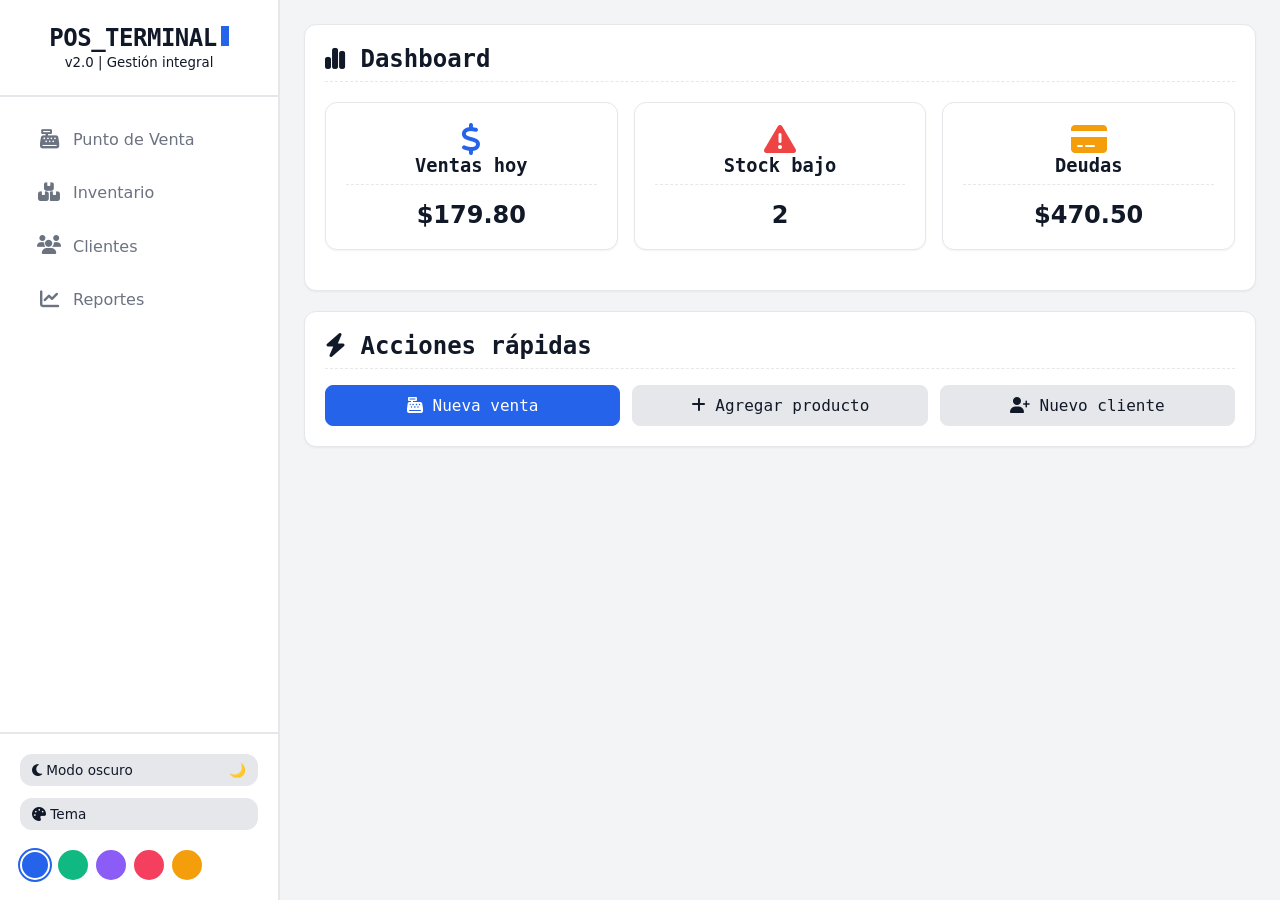
==== index.html @ c9c87acf "Add files via upload" ====
<!DOCTYPE html>
<html lang="es">
<head>
    <meta charset="UTF-8">
    <meta name="viewport" content="width=device-width, initial-scale=1.0, viewport-fit=cover">
    <title>POS Terminal</title>
    <link rel="stylesheet" href="style.css">
    <link rel="manifest" href="manifest.json">
    <link rel="stylesheet" href="https://cdnjs.cloudflare.com/ajax/libs/font-awesome/6.4.0/css/all.min.css">
    <meta name="apple-mobile-web-app-capable" content="yes">
    <meta name="apple-mobile-web-app-status-bar-style" content="black-translucent">
    <meta name="theme-color" content="#2563eb">
</head>
<body>
    <div class="app-layout">
        <!-- Sidebar -->
        <aside class="sidebar" id="sidebar">
            <div class="sidebar-header">
                <h1>POS_TERMINAL<span class="terminal-cursor"></span></h1>
                <small>v2.0 | Gestión integral</small>
            </div>
            <nav class="sidebar-nav">
                <a href="ventas.html" class="nav-item">
                    <i class="fas fa-cash-register"></i>
                    <span>Punto de Venta</span>
                </a>
                <a href="inventario.html" class="nav-item">
                    <i class="fas fa-boxes"></i>
                    <span>Inventario</span>
                </a>
                <a href="clientes.html" class="nav-item">
                    <i class="fas fa-users"></i>
                    <span>Clientes</span>
                </a>
                <a href="reportes.html" class="nav-item">
                    <i class="fas fa-chart-line"></i>
                    <span>Reportes</span>
                </a>
            </nav>
            <div class="sidebar-footer">
                <div class="theme-controls">
                    <div class="theme-toggle" id="themeToggle">
                        <span><i class="fas fa-moon"></i> Modo oscuro</span>
                        <span id="themeStatus">🌙</span>
                    </div>
                    <div class="color-select">
                        <span><i class="fas fa-palette"></i> Tema</span>
                    </div>
                    <div class="color-options">
                        <div class="color-dot" data-color="default" style="background: #2563eb;"></div>
                        <div class="color-dot" data-color="emerald" style="background: #10b981;"></div>
                        <div class="color-dot" data-color="violet" style="background: #8b5cf6;"></div>
                        <div class="color-dot" data-color="rose" style="background: #f43f5e;"></div>
                        <div class="color-dot" data-color="amber" style="background: #f59e0b;"></div>
                    </div>
                </div>
            </div>
        </aside>

        <!-- Overlay para móvil -->
        <div class="sidebar-overlay" id="sidebarOverlay"></div>

        <!-- Main Content -->
        <main class="main-content">
            <div class="mobile-header">
                <button class="mobile-menu-btn" id="mobileMenuBtn">
                    <i class="fas fa-bars"></i>
                </button>
                <h2>POS Terminal</h2>
                <div></div>
            </div>

            <div class="terminal-card">
                <h2><i class="fas fa-chart-simple"></i> Dashboard</h2>
                <div class="stats-preview" style="display: grid; grid-template-columns: repeat(3, 1fr); gap: 16px; margin-top: 20px;">
                    <div class="terminal-card" style="text-align: center;">
                        <i class="fas fa-dollar-sign" style="font-size: 2rem; color: var(--primary);"></i>
                        <h3>Ventas hoy</h3>
                        <p style="font-size: 1.5rem; font-weight: bold;" id="ventasHoyPreview">$0</p>
                    </div>
                    <div class="terminal-card" style="text-align: center;">
                        <i class="fas fa-exclamation-triangle" style="font-size: 2rem; color: var(--danger);"></i>
                        <h3>Stock bajo</h3>
                        <p style="font-size: 1.5rem; font-weight: bold;" id="stockBajoPreview">0</p>
                    </div>
                    <div class="terminal-card" style="text-align: center;">
                        <i class="fas fa-credit-card" style="font-size: 2rem; color: var(--warning);"></i>
                        <h3>Deudas</h3>
                        <p style="font-size: 1.5rem; font-weight: bold;" id="deudasPreview">$0</p>
                    </div>
                </div>
            </div>

            <div class="terminal-card">
                <h2><i class="fas fa-bolt"></i> Acciones rápidas</h2>
                <div style="display: grid; grid-template-columns: repeat(auto-fit, minmax(150px, 1fr)); gap: 12px; margin-top: 16px;">
                    <a href="ventas.html" class="btn-terminal btn-terminal-primary" style="text-align: center; text-decoration: none;">
                        <i class="fas fa-cash-register"></i> Nueva venta
                    </a>
                    <a href="inventario.html" class="btn-terminal" style="text-align: center; text-decoration: none;">
                        <i class="fas fa-plus"></i> Agregar producto
                    </a>
                    <a href="clientes.html" class="btn-terminal" style="text-align: center; text-decoration: none;">
                        <i class="fas fa-user-plus"></i> Nuevo cliente
                    </a>
                </div>
            </div>
        </main>
    </div>

    <script src="app.js"></script>
    <script>
        // Sidebar móvil
        const sidebar = document.getElementById('sidebar');
        const overlay = document.getElementById('sidebarOverlay');
        const mobileMenuBtn = document.getElementById('mobileMenuBtn');
        
        function toggleSidebar() {
            sidebar.classList.toggle('open');
            overlay.classList.toggle('open');
        }
        
        mobileMenuBtn?.addEventListener('click', toggleSidebar);
        overlay?.addEventListener('click', toggleSidebar);
        
        // Tema oscuro/claro
        const themeToggle = document.getElementById('themeToggle');
        const themeStatus = document.getElementById('themeStatus');
        
        function setTheme(theme) {
            document.documentElement.setAttribute('data-theme', theme);
            localStorage.setItem('theme', theme);
            themeStatus.textContent = theme === 'dark' ? '☀️' : '🌙';
        }
        
        const savedTheme = localStorage.getItem('theme') || 'light';
        setTheme(savedTheme);
        
        themeToggle?.addEventListener('click', () => {
            const current = document.documentElement.getAttribute('data-theme');
            setTheme(current === 'dark' ? 'light' : 'dark');
        });
        
        // Color alternativo
        const colorDots = document.querySelectorAll('.color-dot');
        function setColor(color) {
            document.documentElement.setAttribute('data-color', color);
            localStorage.setItem('colorTheme', color);
            colorDots.forEach(dot => {
                dot.classList.toggle('active', dot.dataset.color === color);
            });
        }
        
        const savedColor = localStorage.getItem('colorTheme') || 'default';
        setColor(savedColor);
        
        colorDots.forEach(dot => {
            dot.addEventListener('click', () => {
                setColor(dot.dataset.color);
            });
        });
        
        // Actualizar previews
        function actualizarPreviews() {
            const ventas = JSON.parse(localStorage.getItem('ventas') || '[]');
            const hoy = new Date().toISOString().split('T')[0];
            const ventasHoy = ventas.filter(v => v.fecha.split('T')[0] === hoy);
            const totalHoy = ventasHoy.reduce((sum, v) => sum + v.total, 0);
            document.getElementById('ventasHoyPreview').textContent = `$${totalHoy.toFixed(2)}`;
            
            const productos = JSON.parse(localStorage.getItem('productos') || '[]');
            const stockBajo = productos.filter(p => p.stock <= (p.stockMinimo || 5)).length;
            document.getElementById('stockBajoPreview').textContent = stockBajo;
            
            const clientes = JSON.parse(localStorage.getItem('clientes') || '[]');
            const deudasTotal = clientes.reduce((sum, c) => sum + (c.deuda || 0), 0);
            document.getElementById('deudasPreview').textContent = `$${deudasTotal.toFixed(2)}`;
        }
        
        actualizarPreviews();
    </script>
</body>
</html>
---- style.css ----
/* ============================================
   VARIABLES GLOBALES - Modo Claro (default)
   ============================================ */
:root {
    /* Colores principales */
    --primary: #2563eb;
    --primary-dark: #1e40af;
    --primary-light: #60a5fa;
    --success: #10b981;
    --warning: #f59e0b;
    --danger: #ef4444;
    --danger-dark: #dc2626;
    
    /* Fondos y textos - Modo Claro */
    --bg-primary: #f3f4f6;
    --bg-secondary: #ffffff;
    --bg-tertiary: #e5e7eb;
    --bg-card: #ffffff;
    --text-primary: #111827;
    --text-secondary: #6b7280;
    --text-muted: #9ca3af;
    --border-color: #e5e7eb;
    --border-glow: #2563eb;
    
    /* Sombras */
    --shadow-sm: 0 1px 2px 0 rgb(0 0 0 / 0.05);
    --shadow-md: 0 4px 6px -1px rgb(0 0 0 / 0.1);
    --shadow-lg: 0 10px 15px -3px rgb(0 0 0 / 0.1);
    
    /* Layout */
    --sidebar-width: 280px;
    --header-height: 70px;
    --border-radius: 12px;
    --border-radius-lg: 20px;
    
    /* Tipografía */
    --font-mono: 'SF Mono', 'Fira Code', 'Cascadia Code', monospace;
    --font-sans: system-ui, -apple-system, 'Segoe UI', Roboto, 'Helvetica Neue', sans-serif;
}

/* ============================================
   MODO OSCURO
   ============================================ */
[data-theme="dark"] {
    --primary: #3b82f6;
    --primary-dark: #2563eb;
    --primary-light: #60a5fa;
    
    --bg-primary: #0f172a;
    --bg-secondary: #1e293b;
    --bg-tertiary: #334155;
    --bg-card: #1e293b;
    --text-primary: #f1f5f9;
    --text-secondary: #94a3b8;
    --text-muted: #64748b;
    --border-color: #334155;
    --border-glow: #3b82f6;
    
    --shadow-sm: 0 1px 2px 0 rgb(0 0 0 / 0.3);
    --shadow-md: 0 4px 6px -1px rgb(0 0 0 / 0.4);
    --shadow-lg: 0 10px 15px -3px rgb(0 0 0 / 0.5);
}

/* ============================================
   TEMAS DE COLORES ALTERNATIVOS
   ============================================ */
[data-color="emerald"] {
    --primary: #10b981;
    --primary-dark: #059669;
    --primary-light: #34d399;
    --border-glow: #10b981;
}

[data-color="violet"] {
    --primary: #8b5cf6;
    --primary-dark: #7c3aed;
    --primary-light: #a78bfa;
    --border-glow: #8b5cf6;
}

[data-color="rose"] {
    --primary: #f43f5e;
    --primary-dark: #e11d48;
    --primary-light: #fb7185;
    --border-glow: #f43f5e;
}

[data-color="amber"] {
    --primary: #f59e0b;
    --primary-dark: #d97706;
    --primary-light: #fbbf24;
    --border-glow: #f59e0b;
}

/* ============================================
   RESET Y ESTILOS BASE
   ============================================ */
* {
    margin: 0;
    padding: 0;
    box-sizing: border-box;
}

body {
    font-family: var(--font-sans);
    background: var(--bg-primary);
    color: var(--text-primary);
    transition: background 0.3s ease, color 0.3s ease;
}

/* ============================================
   LAYOUT ADAPTATIVO - TERMINAL STYLE
   ============================================ */
.app-layout {
    display: flex;
    min-height: 100vh;
}

/* SIDEBAR - Panel lateral (visible en tablet/PC) */
.sidebar {
    width: var(--sidebar-width);
    background: var(--bg-secondary);
    border-right: 2px solid var(--border-color);
    display: flex;
    flex-direction: column;
    position: fixed;
    height: 100vh;
    overflow-y: auto;
    transition: transform 0.3s ease;
    z-index: 100;
}

.sidebar-header {
    padding: 24px 20px;
    border-bottom: 2px solid var(--border-color);
    text-align: center;
}

.sidebar-header h1 {
    font-size: 1.5rem;
    font-family: var(--font-mono);
    letter-spacing: -0.5px;
}

.sidebar-header .terminal-cursor {
    display: inline-block;
    width: 8px;
    height: 20px;
    background: var(--primary);
    animation: blink 1s infinite;
    margin-left: 4px;
}

@keyframes blink {
    0%, 100% { opacity: 1; }
    50% { opacity: 0; }
}

.sidebar-nav {
    flex: 1;
    padding: 20px;
    display: flex;
    flex-direction: column;
    gap: 8px;
}

.nav-item {
    display: flex;
    align-items: center;
    gap: 12px;
    padding: 12px 16px;
    border-radius: var(--border-radius);
    text-decoration: none;
    color: var(--text-secondary);
    font-weight: 500;
    transition: all 0.2s ease;
    border: 1px solid transparent;
}

.nav-item:hover {
    background: var(--bg-tertiary);
    color: var(--text-primary);
    border-color: var(--border-color);
}

.nav-item.active {
    background: var(--primary);
    color: white;
    border-color: var(--primary);
}

.nav-item.active i {
    color: white;
}

.nav-item i {
    width: 24px;
    font-size: 1.2rem;
    text-align: center;
}

/* Panel de configuración en sidebar */
.sidebar-footer {
    padding: 20px;
    border-top: 2px solid var(--border-color);
}

.theme-controls {
    display: flex;
    flex-direction: column;
    gap: 12px;
}

.theme-toggle, .color-select {
    display: flex;
    align-items: center;
    justify-content: space-between;
    padding: 8px 12px;
    background: var(--bg-tertiary);
    border-radius: var(--border-radius);
    cursor: pointer;
}

.theme-toggle span, .color-select span {
    font-size: 0.85rem;
    font-weight: 500;
}

.color-options {
    display: flex;
    gap: 8px;
    margin-top: 8px;
}

.color-dot {
    width: 30px;
    height: 30px;
    border-radius: 50%;
    cursor: pointer;
    border: 2px solid transparent;
    transition: transform 0.2s;
}

.color-dot:hover {
    transform: scale(1.1);
}

.color-dot.active {
    border-color: white;
    box-shadow: 0 0 0 2px var(--primary);
}

/* MAIN CONTENT */
.main-content {
    flex: 1;
    margin-left: var(--sidebar-width);
    padding: 24px;
    min-height: 100vh;
}

/* Header móvil (solo visible en mobile) */
.mobile-header {
    display: none;
    position: fixed;
    top: 0;
    left: 0;
    right: 0;
    background: var(--bg-secondary);
    padding: 12px 16px;
    border-bottom: 2px solid var(--border-color);
    z-index: 99;
    align-items: center;
    justify-content: space-between;
}

.mobile-menu-btn {
    background: none;
    border: none;
    font-size: 1.5rem;
    cursor: pointer;
    color: var(--text-primary);
}

/* ============================================
   CARDS DE PRODUCTO TIPO GRID
   ============================================ */
.products-grid {
    display: grid;
    grid-template-columns: repeat(auto-fill, minmax(180px, 1fr));
    gap: 16px;
    margin-top: 20px;
}

.product-card-grid {
    background: var(--bg-card);
    border: 1px solid var(--border-color);
    border-radius: var(--border-radius);
    padding: 16px;
    cursor: pointer;
    transition: all 0.2s ease;
    position: relative;
}

.product-card-grid:hover {
    transform: translateY(-2px);
    border-color: var(--primary);
    box-shadow: var(--shadow-md);
}

.product-card-grid .product-icon {
    font-size: 2rem;
    margin-bottom: 12px;
    text-align: center;
}

.product-card-grid .product-name {
    font-weight: 600;
    font-size: 0.95rem;
    margin-bottom: 4px;
    font-family: var(--font-mono);
}

.product-card-grid .product-price {
    color: var(--primary);
    font-weight: bold;
    font-size: 1.1rem;
    margin: 8px 0;
}

.product-card-grid .product-stock {
    font-size: 0.75rem;
    color: var(--text-secondary);
}

/* Badge rojo para stock bajo */
.stock-badge {
    position: absolute;
    top: 8px;
    right: 8px;
    background: var(--danger);
    color: white;
    font-size: 0.7rem;
    font-weight: bold;
    padding: 4px 8px;
    border-radius: 20px;
    animation: pulse 1.5s infinite;
}

@keyframes pulse {
    0%, 100% { opacity: 1; transform: scale(1); }
    50% { opacity: 0.8; transform: scale(1.05); }
}

/* ============================================
   COMPONENTES COMUNES - ESTILO TERMINAL
   ============================================ */
.terminal-card {
    background: var(--bg-card);
    border: 1px solid var(--border-color);
    border-radius: var(--border-radius);
    padding: 20px;
    margin-bottom: 20px;
    box-shadow: var(--shadow-sm);
}

.terminal-card h2, .terminal-card h3 {
    font-family: var(--font-mono);
    margin-bottom: 16px;
    padding-bottom: 8px;
    border-bottom: 1px dashed var(--border-color);
}

.terminal-input {
    background: var(--bg-primary);
    border: 1px solid var(--border-color);
    border-radius: 8px;
    padding: 12px;
    color: var(--text-primary);
    font-family: var(--font-mono);
    width: 100%;
}

.terminal-input:focus {
    outline: none;
    border-color: var(--primary);
    box-shadow: 0 0 0 2px var(--primary-light);
}

.btn-terminal {
    background: var(--bg-tertiary);
    border: 1px solid var(--border-color);
    color: var(--text-primary);
    padding: 10px 20px;
    border-radius: 8px;
    font-family: var(--font-mono);
    font-weight: 500;
    cursor: pointer;
    transition: all 0.2s;
}

.btn-terminal-primary {
    background: var(--primary);
    border-color: var(--primary);
    color: white;
}

.btn-terminal-primary:hover {
    background: var(--primary-dark);
}

.btn-terminal-danger {
    background: var(--danger);
    border-color: var(--danger);
    color: white;
}

/* ============================================
   TABLAS Y LISTAS
   ============================================ */
.data-table {
    width: 100%;
    border-collapse: collapse;
}

.data-table th, .data-table td {
    padding: 12px;
    text-align: left;
    border-bottom: 1px solid var(--border-color);
}

.data-table th {
    font-family: var(--font-mono);
    font-weight: 600;
    color: var(--text-secondary);
}

/* ============================================
   CARRITO Y PAGOS
   ============================================ */
.cart-item-terminal {
    display: flex;
    justify-content: space-between;
    align-items: center;
    padding: 12px;
    border-bottom: 1px solid var(--border-color);
}

.cart-item-info {
    display: flex;
    flex-direction: column;
    gap: 4px;
}

.payment-methods {
    display: grid;
    grid-template-columns: repeat(2, 1fr);
    gap: 12px;
    margin: 16px 0;
}

.payment-method-btn {
    display: flex;
    align-items: center;
    justify-content: center;
    gap: 8px;
    padding: 12px;
    background: var(--bg-tertiary);
    border: 1px solid var(--border-color);
    border-radius: var(--border-radius);
    cursor: pointer;
    font-family: var(--font-mono);
}

.payment-method-btn.active {
    background: var(--primary);
    border-color: var(--primary);
    color: white;
}

/* ============================================
   ALERTAS Y BADGES
   ============================================ */
.alert-badge {
    background: var(--danger);
    color: white;
    padding: 4px 8px;
    border-radius: 20px;
    font-size: 0.7rem;
    font-weight: bold;
}

.stock-low {
    border-left: 3px solid var(--danger);
}

/* ============================================
   RESPONSIVE DESIGN
   ============================================ */
@media (max-width: 768px) {
    .sidebar {
        transform: translateX(-100%);
        z-index: 200;
    }
    
    .sidebar.open {
        transform: translateX(0);
    }
    
    .main-content {
        margin-left: 0;
        padding: 80px 16px 24px;
    }
    
    .mobile-header {
        display: flex;
    }
    
    .products-grid {
        grid-template-columns: repeat(2, 1fr);
        gap: 12px;
    }
    
    .product-card-grid {
        padding: 12px;
    }
    
    .payment-methods {
        grid-template-columns: 1fr;
    }
}

@media (min-width: 769px) and (max-width: 1024px) {
    .products-grid {
        grid-template-columns: repeat(3, 1fr);
    }
}

@media (min-width: 1025px) {
    .products-grid {
        grid-template-columns: repeat(4, 1fr);
    }
}

/* ============================================
   OVERLAY PARA MÓVIL
   ============================================ */
.sidebar-overlay {
    position: fixed;
    top: 0;
    left: 0;
    right: 0;
    bottom: 0;
    background: rgba(0,0,0,0.5);
    z-index: 150;
    display: none;
}

.sidebar-overlay.open {
    display: block;
}
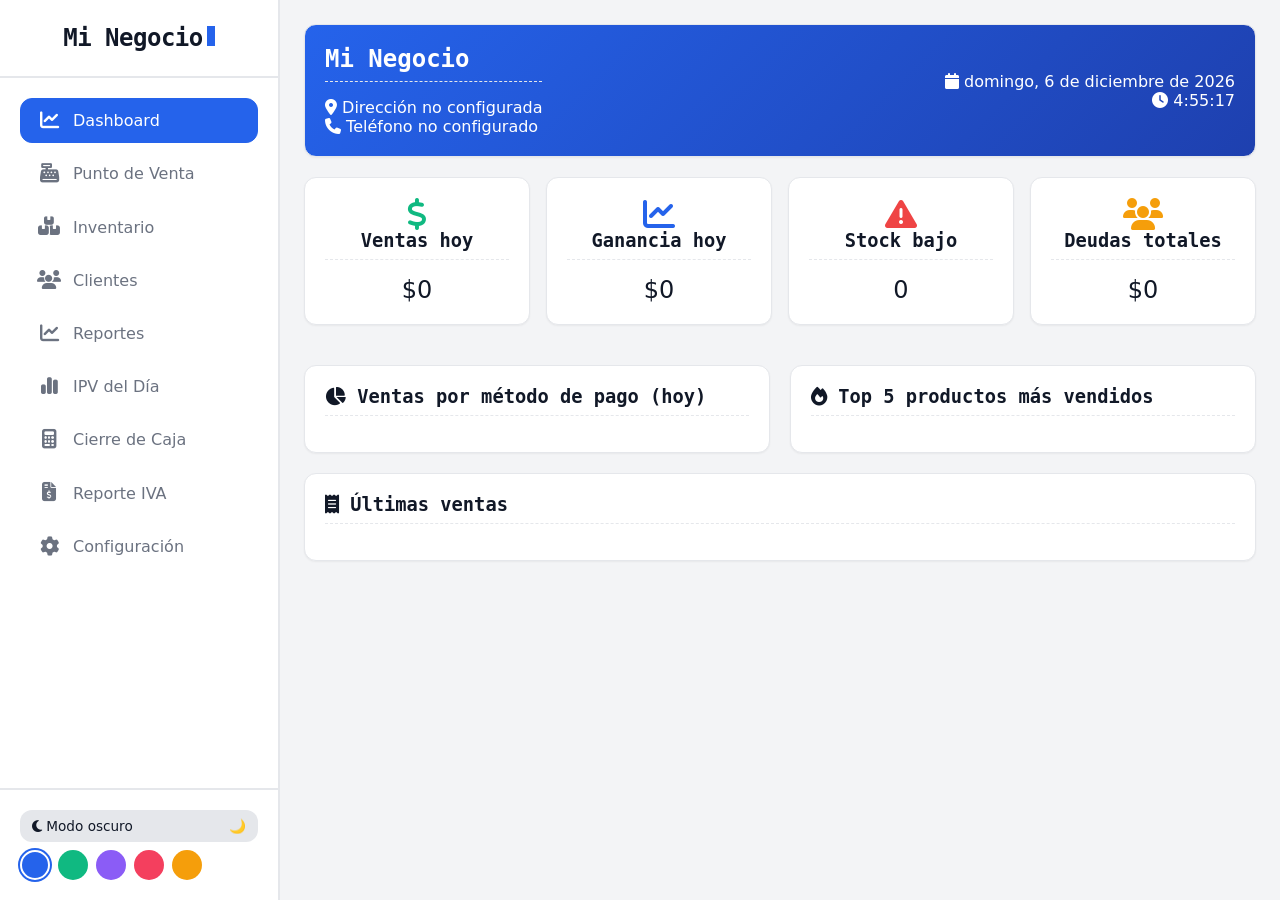
==== commit db12ae29: "index.html" ====
--- a/index.html
+++ b/index.html
@@ -3,181 +3,288 @@
 <head>
     <meta charset="UTF-8">
     <meta name="viewport" content="width=device-width, initial-scale=1.0, viewport-fit=cover">
-    <title>POS Terminal</title>
+    <title>Dashboard - POS Terminal</title>
     <link rel="stylesheet" href="style.css">
     <link rel="manifest" href="manifest.json">
     <link rel="stylesheet" href="https://cdnjs.cloudflare.com/ajax/libs/font-awesome/6.4.0/css/all.min.css">
-    <meta name="apple-mobile-web-app-capable" content="yes">
-    <meta name="apple-mobile-web-app-status-bar-style" content="black-translucent">
-    <meta name="theme-color" content="#2563eb">
 </head>
 <body>
     <div class="app-layout">
-        <!-- Sidebar -->
         <aside class="sidebar" id="sidebar">
             <div class="sidebar-header">
-                <h1>POS_TERMINAL<span class="terminal-cursor"></span></h1>
-                <small>v2.0 | Gestión integral</small>
+                <h1 id="negocioNombre">POS_TERMINAL<span class="terminal-cursor"></span></h1>
+                <small id="negocioDireccion"></small>
             </div>
             <nav class="sidebar-nav">
-                <a href="ventas.html" class="nav-item">
-                    <i class="fas fa-cash-register"></i>
-                    <span>Punto de Venta</span>
-                </a>
-                <a href="inventario.html" class="nav-item">
-                    <i class="fas fa-boxes"></i>
-                    <span>Inventario</span>
-                </a>
-                <a href="clientes.html" class="nav-item">
-                    <i class="fas fa-users"></i>
-                    <span>Clientes</span>
-                </a>
-                <a href="reportes.html" class="nav-item">
-                    <i class="fas fa-chart-line"></i>
-                    <span>Reportes</span>
-                </a>
+                <a href="index.html" class="nav-item active"><i class="fas fa-chart-line"></i><span>Dashboard</span></a>
+                <a href="ventas.html" class="nav-item"><i class="fas fa-cash-register"></i><span>Punto de Venta</span></a>
+                <a href="inventario.html" class="nav-item"><i class="fas fa-boxes"></i><span>Inventario</span></a>
+                <a href="clientes.html" class="nav-item"><i class="fas fa-users"></i><span>Clientes</span></a>
+                <a href="reportes.html" class="nav-item"><i class="fas fa-chart-line"></i><span>Reportes</span></a>
+                <a href="ventas-dia.html" class="nav-item"><i class="fas fa-chart-simple"></i><span>IPV del Día</span></a>
+                <a href="cierre-caja.html" class="nav-item"><i class="fas fa-calculator"></i><span>Cierre de Caja</span></a>
+                <a href="reporte-iva.html" class="nav-item"><i class="fas fa-file-invoice-dollar"></i><span>Reporte IVA</span></a>
+                <a href="configuracion.html" class="nav-item"><i class="fas fa-cog"></i><span>Configuración</span></a>
             </nav>
             <div class="sidebar-footer">
-                <div class="theme-controls">
-                    <div class="theme-toggle" id="themeToggle">
-                        <span><i class="fas fa-moon"></i> Modo oscuro</span>
-                        <span id="themeStatus">🌙</span>
-                    </div>
-                    <div class="color-select">
-                        <span><i class="fas fa-palette"></i> Tema</span>
-                    </div>
-                    <div class="color-options">
-                        <div class="color-dot" data-color="default" style="background: #2563eb;"></div>
-                        <div class="color-dot" data-color="emerald" style="background: #10b981;"></div>
-                        <div class="color-dot" data-color="violet" style="background: #8b5cf6;"></div>
-                        <div class="color-dot" data-color="rose" style="background: #f43f5e;"></div>
-                        <div class="color-dot" data-color="amber" style="background: #f59e0b;"></div>
-                    </div>
+                <div class="theme-toggle" id="themeToggle"><span><i class="fas fa-moon"></i> Modo oscuro</span><span id="themeStatus">🌙</span></div>
+                <div class="color-options">
+                    <div class="color-dot" data-color="default" style="background: #2563eb;"></div>
+                    <div class="color-dot" data-color="emerald" style="background: #10b981;"></div>
+                    <div class="color-dot" data-color="violet" style="background: #8b5cf6;"></div>
+                    <div class="color-dot" data-color="rose" style="background: #f43f5e;"></div>
+                    <div class="color-dot" data-color="amber" style="background: #f59e0b;"></div>
                 </div>
             </div>
         </aside>
-
-        <!-- Overlay para móvil -->
         <div class="sidebar-overlay" id="sidebarOverlay"></div>
 
-        <!-- Main Content -->
         <main class="main-content">
             <div class="mobile-header">
-                <button class="mobile-menu-btn" id="mobileMenuBtn">
-                    <i class="fas fa-bars"></i>
-                </button>
-                <h2>POS Terminal</h2>
+                <button class="mobile-menu-btn" id="mobileMenuBtn"><i class="fas fa-bars"></i></button>
+                <h2>Dashboard</h2>
                 <div></div>
             </div>
 
+            <!-- Info del negocio -->
+            <div class="terminal-card business-info">
+                <div style="display: flex; justify-content: space-between; align-items: center; flex-wrap: wrap;">
+                    <div>
+                        <h2 id="dashboardNombre">Mi Negocio</h2>
+                        <p id="dashboardDireccion"><i class="fas fa-map-marker-alt"></i> Dirección no configurada</p>
+                        <p id="dashboardTelefono"><i class="fas fa-phone"></i> Teléfono no configurado</p>
+                    </div>
+                    <div style="text-align: right;">
+                        <p><i class="fas fa-calendar"></i> <span id="fechaActual"></span></p>
+                        <p><i class="fas fa-clock"></i> <span id="horaActual"></span></p>
+                    </div>
+                </div>
+            </div>
+
+            <!-- Stats rápidos -->
+            <div class="stats-grid" style="display: grid; grid-template-columns: repeat(4, 1fr); gap: 16px; margin-bottom: 20px;">
+                <div class="terminal-card" style="text-align: center;">
+                    <i class="fas fa-dollar-sign" style="font-size: 2rem; color: var(--success);"></i>
+                    <h3>Ventas hoy</h3>
+                    <p id="ventasHoy" style="font-size: 1.5rem;">$0</p>
+                </div>
+                <div class="terminal-card" style="text-align: center;">
+                    <i class="fas fa-chart-line" style="font-size: 2rem; color: var(--primary);"></i>
+                    <h3>Ganancia hoy</h3>
+                    <p id="gananciaHoy" style="font-size: 1.5rem;">$0</p>
+                </div>
+                <div class="terminal-card" style="text-align: center;">
+                    <i class="fas fa-exclamation-triangle" style="font-size: 2rem; color: var(--danger);"></i>
+                    <h3>Stock bajo</h3>
+                    <p id="stockBajo" style="font-size: 1.5rem;">0</p>
+                </div>
+                <div class="terminal-card" style="text-align: center;">
+                    <i class="fas fa-users" style="font-size: 2rem; color: var(--warning);"></i>
+                    <h3>Deudas totales</h3>
+                    <p id="deudasTotales" style="font-size: 1.5rem;">$0</p>
+                </div>
+            </div>
+
+            <!-- Gráficos rápidos -->
+            <div style="display: grid; grid-template-columns: 1fr 1fr; gap: 20px;">
+                <div class="terminal-card">
+                    <h3><i class="fas fa-chart-pie"></i> Ventas por método de pago (hoy)</h3>
+                    <div id="metodosPagoChart"></div>
+                </div>
+                <div class="terminal-card">
+                    <h3><i class="fas fa-fire"></i> Top 5 productos más vendidos</h3>
+                    <div id="topProductos"></div>
+                </div>
+            </div>
+
+            <!-- Últimas ventas -->
             <div class="terminal-card">
-                <h2><i class="fas fa-chart-simple"></i> Dashboard</h2>
-                <div class="stats-preview" style="display: grid; grid-template-columns: repeat(3, 1fr); gap: 16px; margin-top: 20px;">
-                    <div class="terminal-card" style="text-align: center;">
-                        <i class="fas fa-dollar-sign" style="font-size: 2rem; color: var(--primary);"></i>
-                        <h3>Ventas hoy</h3>
-                        <p style="font-size: 1.5rem; font-weight: bold;" id="ventasHoyPreview">$0</p>
-                    </div>
-                    <div class="terminal-card" style="text-align: center;">
-                        <i class="fas fa-exclamation-triangle" style="font-size: 2rem; color: var(--danger);"></i>
-                        <h3>Stock bajo</h3>
-                        <p style="font-size: 1.5rem; font-weight: bold;" id="stockBajoPreview">0</p>
-                    </div>
-                    <div class="terminal-card" style="text-align: center;">
-                        <i class="fas fa-credit-card" style="font-size: 2rem; color: var(--warning);"></i>
-                        <h3>Deudas</h3>
-                        <p style="font-size: 1.5rem; font-weight: bold;" id="deudasPreview">$0</p>
-                    </div>
-                </div>
-            </div>
-
-            <div class="terminal-card">
-                <h2><i class="fas fa-bolt"></i> Acciones rápidas</h2>
-                <div style="display: grid; grid-template-columns: repeat(auto-fit, minmax(150px, 1fr)); gap: 12px; margin-top: 16px;">
-                    <a href="ventas.html" class="btn-terminal btn-terminal-primary" style="text-align: center; text-decoration: none;">
-                        <i class="fas fa-cash-register"></i> Nueva venta
-                    </a>
-                    <a href="inventario.html" class="btn-terminal" style="text-align: center; text-decoration: none;">
-                        <i class="fas fa-plus"></i> Agregar producto
-                    </a>
-                    <a href="clientes.html" class="btn-terminal" style="text-align: center; text-decoration: none;">
-                        <i class="fas fa-user-plus"></i> Nuevo cliente
-                    </a>
-                </div>
+                <h3><i class="fas fa-receipt"></i> Últimas ventas</h3>
+                <div id="ultimasVentas" style="max-height: 300px; overflow-y: auto;"></div>
             </div>
         </main>
     </div>
 
     <script src="app.js"></script>
+    <script src="storage-manager.js"></script>
     <script>
+        let productos = [];
+        let ventas = [];
+        let clientes = [];
+
+        async function cargarDatos() {
+            productos = await storage.getData('productos');
+            ventas = await storage.getData('ventas');
+            clientes = await storage.getData('clientes');
+        }
+
+        function actualizarFechaHora() {
+            const ahora = new Date();
+            document.getElementById('fechaActual').textContent = ahora.toLocaleDateString('es-ES', { weekday: 'long', year: 'numeric', month: 'long', day: 'numeric' });
+            document.getElementById('horaActual').textContent = ahora.toLocaleTimeString('es-ES');
+        }
+
+        function cargarInfoNegocio() {
+            const nombre = localStorage.getItem('business_name') || 'Mi Negocio';
+            const direccion = localStorage.getItem('business_address') || '';
+            const telefono = localStorage.getItem('business_phone') || '';
+            
+            document.getElementById('dashboardNombre').textContent = nombre;
+            document.getElementById('dashboardDireccion').innerHTML = direccion ? `<i class="fas fa-map-marker-alt"></i> ${direccion}` : '<i class="fas fa-map-marker-alt"></i> Dirección no configurada';
+            document.getElementById('dashboardTelefono').innerHTML = telefono ? `<i class="fas fa-phone"></i> ${telefono}` : '<i class="fas fa-phone"></i> Teléfono no configurado';
+            document.getElementById('negocioNombre').innerHTML = nombre + '<span class="terminal-cursor"></span>';
+            document.getElementById('negocioDireccion').textContent = direccion;
+        }
+
+        async function actualizarStats() {
+            await cargarDatos();
+            const hoy = new Date().toISOString().split('T')[0];
+            const ventasHoy = ventas.filter(v => v.fecha.split('T')[0] === hoy);
+            const totalVentasHoy = ventasHoy.reduce((sum, v) => sum + v.total, 0);
+            const gananciaHoy = ventasHoy.reduce((sum, v) => sum + (v.ganancia || 0), 0);
+            const stockBajoCount = productos.filter(p => p.stock <= (p.stockMinimo || 5)).length;
+            const deudasTotal = clientes.reduce((sum, c) => sum + (c.deuda || 0), 0);
+            
+            document.getElementById('ventasHoy').textContent = `$${totalVentasHoy.toFixed(2)}`;
+            document.getElementById('gananciaHoy').textContent = `$${gananciaHoy.toFixed(2)}`;
+            document.getElementById('stockBajo').textContent = stockBajoCount;
+            document.getElementById('deudasTotales').textContent = `$${deudasTotal.toFixed(2)}`;
+        }
+
+        function cargarMetodosPago() {
+            const hoy = new Date().toISOString().split('T')[0];
+            const ventasHoy = ventas.filter(v => v.fecha.split('T')[0] === hoy);
+            const metodos = { efectivo: 0, tarjeta: 0, transferencia: 0, credito: 0 };
+            
+            ventasHoy.forEach(v => {
+                if (v.metodo === 'combinado' && v.pagos) {
+                    if (v.pagos.efectivo) metodos.efectivo += v.pagos.efectivo;
+                    if (v.pagos.tarjeta) metodos.tarjeta += v.pagos.tarjeta;
+                    if (v.pagos.transferencia) metodos.transferencia += v.pagos.transferencia;
+                    if (v.pagos.credito) metodos.credito += v.pagos.credito;
+                } else if (metodos[v.metodo] !== undefined) {
+                    metodos[v.metodo] += v.total;
+                }
+            });
+            
+            const container = document.getElementById('metodosPagoChart');
+            const total = Object.values(metodos).reduce((a,b) => a + b, 0);
+            if (total === 0) {
+                container.innerHTML = '<p class="empty-state">No hay ventas hoy</p>';
+                return;
+            }
+            
+            container.innerHTML = Object.entries(metodos).filter(([_, val]) => val > 0).map(([metodo, val]) => {
+                const porcentaje = (val / total) * 100;
+                const icono = { efectivo: '💵', tarjeta: '💳', transferencia: '📱', credito: '📝' }[metodo];
+                return `
+                    <div style="margin-bottom: 12px;">
+                        <div style="display: flex; justify-content: space-between;">
+                            <span>${icono} ${metodo.toUpperCase()}</span>
+                            <span>$${val.toFixed(2)} (${porcentaje.toFixed(1)}%)</span>
+                        </div>
+                        <div class="progress-bar" style="height: 8px;"><div class="progress-fill" style="width: ${porcentaje}%; background: var(--primary);"></div></div>
+                    </div>
+                `;
+            }).join('');
+        }
+
+        function cargarTopProductos() {
+            const productosVendidos = {};
+            ventas.forEach(venta => {
+                venta.items.forEach(item => {
+                    if (!productosVendidos[item.nombre]) productosVendidos[item.nombre] = 0;
+                    productosVendidos[item.nombre] += item.cantidad;
+                });
+            });
+            
+            const top = Object.entries(productosVendidos).sort((a,b) => b[1] - a[1]).slice(0, 5);
+            const container = document.getElementById('topProductos');
+            if (top.length === 0) {
+                container.innerHTML = '<p class="empty-state">No hay ventas registradas</p>';
+                return;
+            }
+            
+            container.innerHTML = top.map(([nombre, cantidad], i) => `
+                <div style="display: flex; justify-content: space-between; padding: 8px 0; border-bottom: 1px solid var(--border-color);">
+                    <span><strong>${i+1}.</strong> ${nombre}</span>
+                    <span>${cantidad} uds</span>
+                </div>
+            `).join('');
+        }
+
+        function cargarUltimasVentas() {
+            const ultimas = [...ventas].sort((a,b) => new Date(b.fecha) - new Date(a.fecha)).slice(0, 10);
+            const container = document.getElementById('ultimasVentas');
+            if (ultimas.length === 0) {
+                container.innerHTML = '<p class="empty-state">No hay ventas registradas</p>';
+                return;
+            }
+            
+            container.innerHTML = ultimas.map(v => `
+                <div class="cart-item-terminal" style="display: flex; justify-content: space-between; align-items: center; padding: 10px; border-bottom: 1px solid var(--border-color);">
+                    <div>
+                        <strong>Factura #${v.factura || v.id.slice(-4)}</strong>
+                        <br><small>${new Date(v.fecha).toLocaleString()}</small>
+                    </div>
+                    <div style="text-align: right;">
+                        <strong>$${v.total.toFixed(2)}</strong>
+                        <br><small>${v.items.length} productos</small>
+                    </div>
+                </div>
+            `).join('');
+        }
+
+        // Inicialización
+        setInterval(actualizarFechaHora, 1000);
+        actualizarFechaHora();
+        cargarInfoNegocio();
+        actualizarStats().then(() => {
+            cargarMetodosPago();
+            cargarTopProductos();
+            cargarUltimasVentas();
+        });
+
         // Sidebar móvil
         const sidebar = document.getElementById('sidebar');
         const overlay = document.getElementById('sidebarOverlay');
         const mobileMenuBtn = document.getElementById('mobileMenuBtn');
-        
-        function toggleSidebar() {
-            sidebar.classList.toggle('open');
-            overlay.classList.toggle('open');
-        }
-        
-        mobileMenuBtn?.addEventListener('click', toggleSidebar);
-        overlay?.addEventListener('click', toggleSidebar);
-        
-        // Tema oscuro/claro
+        mobileMenuBtn?.addEventListener('click', () => { sidebar.classList.toggle('open'); overlay.classList.toggle('open'); });
+        overlay?.addEventListener('click', () => { sidebar.classList.remove('open'); overlay.classList.remove('open'); });
+
+        // Tema oscuro
         const themeToggle = document.getElementById('themeToggle');
-        const themeStatus = document.getElementById('themeStatus');
-        
-        function setTheme(theme) {
-            document.documentElement.setAttribute('data-theme', theme);
-            localStorage.setItem('theme', theme);
-            themeStatus.textContent = theme === 'dark' ? '☀️' : '🌙';
-        }
-        
         const savedTheme = localStorage.getItem('theme') || 'light';
-        setTheme(savedTheme);
-        
-        themeToggle?.addEventListener('click', () => {
+        document.documentElement.setAttribute('data-theme', savedTheme);
+        themeToggle.querySelector('#themeStatus').textContent = savedTheme === 'dark' ? '☀️' : '🌙';
+        themeToggle.addEventListener('click', () => {
             const current = document.documentElement.getAttribute('data-theme');
-            setTheme(current === 'dark' ? 'light' : 'dark');
+            const newTheme = current === 'dark' ? 'light' : 'dark';
+            document.documentElement.setAttribute('data-theme', newTheme);
+            localStorage.setItem('theme', newTheme);
+            themeToggle.querySelector('#themeStatus').textContent = newTheme === 'dark' ? '☀️' : '🌙';
         });
-        
-        // Color alternativo
+
+        // Colores
         const colorDots = document.querySelectorAll('.color-dot');
-        function setColor(color) {
-            document.documentElement.setAttribute('data-color', color);
-            localStorage.setItem('colorTheme', color);
-            colorDots.forEach(dot => {
-                dot.classList.toggle('active', dot.dataset.color === color);
-            });
-        }
-        
         const savedColor = localStorage.getItem('colorTheme') || 'default';
-        setColor(savedColor);
-        
+        document.documentElement.setAttribute('data-color', savedColor);
         colorDots.forEach(dot => {
+            dot.classList.toggle('active', dot.dataset.color === savedColor);
             dot.addEventListener('click', () => {
-                setColor(dot.dataset.color);
+                const color = dot.dataset.color;
+                document.documentElement.setAttribute('data-color', color);
+                localStorage.setItem('colorTheme', color);
+                colorDots.forEach(d => d.classList.remove('active'));
+                dot.classList.add('active');
             });
         });
-        
-        // Actualizar previews
-        function actualizarPreviews() {
-            const ventas = JSON.parse(localStorage.getItem('ventas') || '[]');
-            const hoy = new Date().toISOString().split('T')[0];
-            const ventasHoy = ventas.filter(v => v.fecha.split('T')[0] === hoy);
-            const totalHoy = ventasHoy.reduce((sum, v) => sum + v.total, 0);
-            document.getElementById('ventasHoyPreview').textContent = `$${totalHoy.toFixed(2)}`;
-            
-            const productos = JSON.parse(localStorage.getItem('productos') || '[]');
-            const stockBajo = productos.filter(p => p.stock <= (p.stockMinimo || 5)).length;
-            document.getElementById('stockBajoPreview').textContent = stockBajo;
-            
-            const clientes = JSON.parse(localStorage.getItem('clientes') || '[]');
-            const deudasTotal = clientes.reduce((sum, c) => sum + (c.deuda || 0), 0);
-            document.getElementById('deudasPreview').textContent = `$${deudasTotal.toFixed(2)}`;
-        }
-        
-        actualizarPreviews();
     </script>
+    <style>
+        .progress-bar { background: var(--bg-tertiary); border-radius: 10px; overflow: hidden; }
+        .progress-fill { height: 100%; transition: width 0.3s; background: var(--primary); }
+        .business-info { background: linear-gradient(135deg, var(--primary), var(--primary-dark)); color: white; }
+        .business-info i, .business-info h2 { color: white; }
+    </style>
 </body>
-</html>+</html>
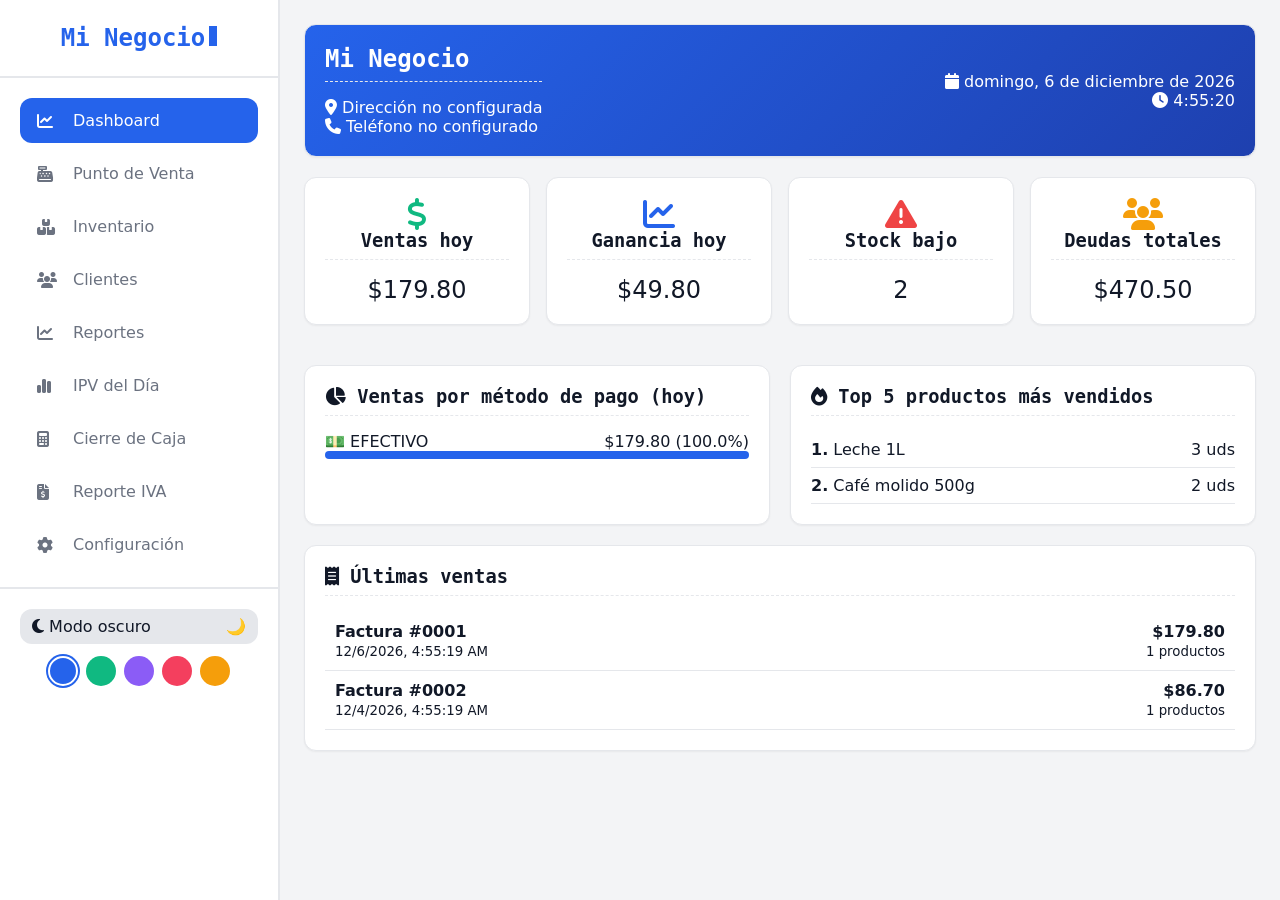
==== commit 989ae275: "index.html" ====
--- a/index.html
+++ b/index.html
@@ -7,6 +7,10 @@
     <link rel="stylesheet" href="style.css">
     <link rel="manifest" href="manifest.json">
     <link rel="stylesheet" href="https://cdnjs.cloudflare.com/ajax/libs/font-awesome/6.4.0/css/all.min.css">
+    <meta name="apple-mobile-web-app-capable" content="yes">
+<meta name="apple-mobile-web-app-status-bar-style" content="black-translucent">
+<meta name="theme-color" content="#2563eb">
+<link rel="manifest" href="manifest.json">
 </head>
 <body>
     <div class="app-layout">
--- a/style.css
+++ b/style.css
@@ -2,7 +2,6 @@
    VARIABLES GLOBALES - Modo Claro (default)
    ============================================ */
 :root {
-    /* Colores principales */
     --primary: #2563eb;
     --primary-dark: #1e40af;
     --primary-light: #60a5fa;
@@ -10,8 +9,6 @@
     --warning: #f59e0b;
     --danger: #ef4444;
     --danger-dark: #dc2626;
-    
-    /* Fondos y textos - Modo Claro */
     --bg-primary: #f3f4f6;
     --bg-secondary: #ffffff;
     --bg-tertiary: #e5e7eb;
@@ -20,541 +17,89 @@
     --text-secondary: #6b7280;
     --text-muted: #9ca3af;
     --border-color: #e5e7eb;
-    --border-glow: #2563eb;
-    
-    /* Sombras */
-    --shadow-sm: 0 1px 2px 0 rgb(0 0 0 / 0.05);
-    --shadow-md: 0 4px 6px -1px rgb(0 0 0 / 0.1);
-    --shadow-lg: 0 10px 15px -3px rgb(0 0 0 / 0.1);
-    
-    /* Layout */
     --sidebar-width: 280px;
-    --header-height: 70px;
     --border-radius: 12px;
-    --border-radius-lg: 20px;
-    
-    /* Tipografía */
-    --font-mono: 'SF Mono', 'Fira Code', 'Cascadia Code', monospace;
-    --font-sans: system-ui, -apple-system, 'Segoe UI', Roboto, 'Helvetica Neue', sans-serif;
+    --font-mono: 'SF Mono', 'Fira Code', monospace;
 }
 
-/* ============================================
-   MODO OSCURO
-   ============================================ */
 [data-theme="dark"] {
     --primary: #3b82f6;
-    --primary-dark: #2563eb;
-    --primary-light: #60a5fa;
-    
     --bg-primary: #0f172a;
     --bg-secondary: #1e293b;
     --bg-tertiary: #334155;
     --bg-card: #1e293b;
     --text-primary: #f1f5f9;
     --text-secondary: #94a3b8;
-    --text-muted: #64748b;
     --border-color: #334155;
-    --border-glow: #3b82f6;
-    
-    --shadow-sm: 0 1px 2px 0 rgb(0 0 0 / 0.3);
-    --shadow-md: 0 4px 6px -1px rgb(0 0 0 / 0.4);
-    --shadow-lg: 0 10px 15px -3px rgb(0 0 0 / 0.5);
 }
 
-/* ============================================
-   TEMAS DE COLORES ALTERNATIVOS
-   ============================================ */
-[data-color="emerald"] {
-    --primary: #10b981;
-    --primary-dark: #059669;
-    --primary-light: #34d399;
-    --border-glow: #10b981;
+[data-color="emerald"] { --primary: #10b981; --primary-dark: #059669; }
+[data-color="violet"] { --primary: #8b5cf6; --primary-dark: #7c3aed; }
+[data-color="rose"] { --primary: #f43f5e; --primary-dark: #e11d48; }
+[data-color="amber"] { --primary: #f59e0b; --primary-dark: #d97706; }
+
+* { margin: 0; padding: 0; box-sizing: border-box; }
+body { font-family: system-ui, -apple-system, 'Segoe UI', Roboto, sans-serif; background: var(--bg-primary); color: var(--text-primary); transition: all 0.3s; }
+
+.app-layout { display: flex; min-height: 100vh; }
+.sidebar { width: var(--sidebar-width); background: var(--bg-secondary); border-right: 2px solid var(--border-color); position: fixed; height: 100vh; overflow-y: auto; transition: transform 0.3s; z-index: 100; }
+.sidebar-header { padding: 24px 20px; border-bottom: 2px solid var(--border-color); text-align: center; }
+.sidebar-header h1 { font-size: 1.5rem; font-family: var(--font-mono); color: var(--primary); }
+.terminal-cursor { display: inline-block; width: 8px; height: 20px; background: var(--primary); animation: blink 1s infinite; margin-left: 4px; }
+@keyframes blink { 0%,100%{opacity:1} 50%{opacity:0} }
+.sidebar-nav { flex: 1; padding: 20px; display: flex; flex-direction: column; gap: 8px; }
+.nav-item { display: flex; align-items: center; gap: 12px; padding: 12px 16px; border-radius: var(--border-radius); text-decoration: none; color: var(--text-secondary); font-weight: 500; transition: all 0.2s; border: 1px solid transparent; }
+.nav-item:hover { background: var(--bg-tertiary); color: var(--text-primary); }
+.nav-item.active { background: var(--primary); color: white; }
+.nav-item i { width: 24px; }
+.sidebar-footer { padding: 20px; border-top: 2px solid var(--border-color); }
+.theme-toggle { display: flex; justify-content: space-between; padding: 8px 12px; background: var(--bg-tertiary); border-radius: var(--border-radius); cursor: pointer; margin-bottom: 12px; }
+.color-options { display: flex; gap: 8px; justify-content: center; }
+.color-dot { width: 30px; height: 30px; border-radius: 50%; cursor: pointer; border: 2px solid transparent; transition: transform 0.2s; }
+.color-dot:hover { transform: scale(1.1); }
+.color-dot.active { border-color: white; box-shadow: 0 0 0 2px var(--primary); }
+
+.main-content { flex: 1; margin-left: var(--sidebar-width); padding: 24px; min-height: 100vh; }
+.mobile-header { display: none; position: fixed; top: 0; left: 0; right: 0; background: var(--bg-secondary); padding: 12px 16px; border-bottom: 2px solid var(--border-color); z-index: 99; align-items: center; justify-content: space-between; }
+.mobile-menu-btn { background: none; border: none; font-size: 1.5rem; cursor: pointer; color: var(--text-primary); }
+
+.terminal-card { background: var(--bg-card); border: 1px solid var(--border-color); border-radius: var(--border-radius); padding: 20px; margin-bottom: 20px; box-shadow: 0 1px 2px 0 rgb(0 0 0 / 0.05); }
+.terminal-card h2, .terminal-card h3 { font-family: var(--font-mono); margin-bottom: 16px; padding-bottom: 8px; border-bottom: 1px dashed var(--border-color); }
+.terminal-input { background: var(--bg-primary); border: 1px solid var(--border-color); border-radius: 8px; padding: 12px; color: var(--text-primary); width: 100%; }
+.terminal-input:focus { outline: none; border-color: var(--primary); box-shadow: 0 0 0 2px var(--primary-light); }
+.btn-terminal { background: var(--bg-tertiary); border: 1px solid var(--border-color); color: var(--text-primary); padding: 10px 20px; border-radius: 8px; font-weight: 500; cursor: pointer; transition: all 0.2s; }
+.btn-terminal:hover { background: var(--primary-light); border-color: var(--primary); color: white; }
+.btn-terminal-primary { background: var(--primary); border-color: var(--primary); color: white; }
+.btn-terminal-primary:hover { background: var(--primary-dark); }
+
+.products-grid { display: grid; grid-template-columns: repeat(auto-fill, minmax(180px, 1fr)); gap: 16px; margin-top: 20px; }
+.products-list { display: flex; flex-direction: column; gap: 8px; margin-top: 20px; }
+.product-card-grid { background: var(--bg-card); border: 1px solid var(--border-color); border-radius: var(--border-radius); padding: 16px; cursor: pointer; position: relative; transition: all 0.2s; }
+.product-card-grid:hover { transform: translateY(-2px); border-color: var(--primary); }
+.product-list-item { display: flex; justify-content: space-between; align-items: center; padding: 12px; background: var(--bg-card); border: 1px solid var(--border-color); border-radius: 8px; cursor: pointer; }
+.product-list-item:hover { background: var(--bg-tertiary); }
+.stock-badge { position: absolute; top: 8px; right: 8px; background: var(--danger); color: white; font-size: 0.7rem; padding: 4px 8px; border-radius: 20px; animation: pulse 1.5s infinite; }
+@keyframes pulse { 0%,100%{opacity:1} 50%{opacity:0.8} }
+.stock-low { border-left: 3px solid var(--danger); }
+
+.view-toggle { display: flex; gap: 8px; margin-bottom: 16px; }
+.view-btn { padding: 6px 12px; background: var(--bg-tertiary); border: 1px solid var(--border-color); border-radius: 20px; cursor: pointer; font-size: 0.8rem; }
+.view-btn.active { background: var(--primary); color: white; }
+
+.data-table { width: 100%; border-collapse: collapse; }
+.data-table th, .data-table td { padding: 10px; text-align: left; border-bottom: 1px solid var(--border-color); }
+.data-table th { background: var(--bg-tertiary); font-weight: bold; }
+
+.empty-state, .empty-cart { text-align: center; padding: 40px; color: var(--text-muted); }
+
+.modal { position: fixed; top: 0; left: 0; right: 0; bottom: 0; background: rgba(0,0,0,0.8); display: flex; justify-content: center; align-items: center; z-index: 1000; }
+.modal-content { background: var(--bg-card); border-radius: 20px; max-width: 500px; width: 90%; max-height: 90vh; overflow-y: auto; padding: 20px; }
+
+@media (max-width: 768px) {
+    .sidebar { transform: translateX(-100%); z-index: 200; }
+    .sidebar.open { transform: translateX(0); }
+    .main-content { margin-left: 0; padding: 80px 16px 24px; }
+    .mobile-header { display: flex; }
+    .products-grid { grid-template-columns: repeat(2, 1fr); }
 }
-
-[data-color="violet"] {
-    --primary: #8b5cf6;
-    --primary-dark: #7c3aed;
-    --primary-light: #a78bfa;
-    --border-glow: #8b5cf6;
-}
-
-[data-color="rose"] {
-    --primary: #f43f5e;
-    --primary-dark: #e11d48;
-    --primary-light: #fb7185;
-    --border-glow: #f43f5e;
-}
-
-[data-color="amber"] {
-    --primary: #f59e0b;
-    --primary-dark: #d97706;
-    --primary-light: #fbbf24;
-    --border-glow: #f59e0b;
-}
-
-/* ============================================
-   RESET Y ESTILOS BASE
-   ============================================ */
-* {
-    margin: 0;
-    padding: 0;
-    box-sizing: border-box;
-}
-
-body {
-    font-family: var(--font-sans);
-    background: var(--bg-primary);
-    color: var(--text-primary);
-    transition: background 0.3s ease, color 0.3s ease;
-}
-
-/* ============================================
-   LAYOUT ADAPTATIVO - TERMINAL STYLE
-   ============================================ */
-.app-layout {
-    display: flex;
-    min-height: 100vh;
-}
-
-/* SIDEBAR - Panel lateral (visible en tablet/PC) */
-.sidebar {
-    width: var(--sidebar-width);
-    background: var(--bg-secondary);
-    border-right: 2px solid var(--border-color);
-    display: flex;
-    flex-direction: column;
-    position: fixed;
-    height: 100vh;
-    overflow-y: auto;
-    transition: transform 0.3s ease;
-    z-index: 100;
-}
-
-.sidebar-header {
-    padding: 24px 20px;
-    border-bottom: 2px solid var(--border-color);
-    text-align: center;
-}
-
-.sidebar-header h1 {
-    font-size: 1.5rem;
-    font-family: var(--font-mono);
-    letter-spacing: -0.5px;
-}
-
-.sidebar-header .terminal-cursor {
-    display: inline-block;
-    width: 8px;
-    height: 20px;
-    background: var(--primary);
-    animation: blink 1s infinite;
-    margin-left: 4px;
-}
-
-@keyframes blink {
-    0%, 100% { opacity: 1; }
-    50% { opacity: 0; }
-}
-
-.sidebar-nav {
-    flex: 1;
-    padding: 20px;
-    display: flex;
-    flex-direction: column;
-    gap: 8px;
-}
-
-.nav-item {
-    display: flex;
-    align-items: center;
-    gap: 12px;
-    padding: 12px 16px;
-    border-radius: var(--border-radius);
-    text-decoration: none;
-    color: var(--text-secondary);
-    font-weight: 500;
-    transition: all 0.2s ease;
-    border: 1px solid transparent;
-}
-
-.nav-item:hover {
-    background: var(--bg-tertiary);
-    color: var(--text-primary);
-    border-color: var(--border-color);
-}
-
-.nav-item.active {
-    background: var(--primary);
-    color: white;
-    border-color: var(--primary);
-}
-
-.nav-item.active i {
-    color: white;
-}
-
-.nav-item i {
-    width: 24px;
-    font-size: 1.2rem;
-    text-align: center;
-}
-
-/* Panel de configuración en sidebar */
-.sidebar-footer {
-    padding: 20px;
-    border-top: 2px solid var(--border-color);
-}
-
-.theme-controls {
-    display: flex;
-    flex-direction: column;
-    gap: 12px;
-}
-
-.theme-toggle, .color-select {
-    display: flex;
-    align-items: center;
-    justify-content: space-between;
-    padding: 8px 12px;
-    background: var(--bg-tertiary);
-    border-radius: var(--border-radius);
-    cursor: pointer;
-}
-
-.theme-toggle span, .color-select span {
-    font-size: 0.85rem;
-    font-weight: 500;
-}
-
-.color-options {
-    display: flex;
-    gap: 8px;
-    margin-top: 8px;
-}
-
-.color-dot {
-    width: 30px;
-    height: 30px;
-    border-radius: 50%;
-    cursor: pointer;
-    border: 2px solid transparent;
-    transition: transform 0.2s;
-}
-
-.color-dot:hover {
-    transform: scale(1.1);
-}
-
-.color-dot.active {
-    border-color: white;
-    box-shadow: 0 0 0 2px var(--primary);
-}
-
-/* MAIN CONTENT */
-.main-content {
-    flex: 1;
-    margin-left: var(--sidebar-width);
-    padding: 24px;
-    min-height: 100vh;
-}
-
-/* Header móvil (solo visible en mobile) */
-.mobile-header {
-    display: none;
-    position: fixed;
-    top: 0;
-    left: 0;
-    right: 0;
-    background: var(--bg-secondary);
-    padding: 12px 16px;
-    border-bottom: 2px solid var(--border-color);
-    z-index: 99;
-    align-items: center;
-    justify-content: space-between;
-}
-
-.mobile-menu-btn {
-    background: none;
-    border: none;
-    font-size: 1.5rem;
-    cursor: pointer;
-    color: var(--text-primary);
-}
-
-/* ============================================
-   CARDS DE PRODUCTO TIPO GRID
-   ============================================ */
-.products-grid {
-    display: grid;
-    grid-template-columns: repeat(auto-fill, minmax(180px, 1fr));
-    gap: 16px;
-    margin-top: 20px;
-}
-
-.product-card-grid {
-    background: var(--bg-card);
-    border: 1px solid var(--border-color);
-    border-radius: var(--border-radius);
-    padding: 16px;
-    cursor: pointer;
-    transition: all 0.2s ease;
-    position: relative;
-}
-
-.product-card-grid:hover {
-    transform: translateY(-2px);
-    border-color: var(--primary);
-    box-shadow: var(--shadow-md);
-}
-
-.product-card-grid .product-icon {
-    font-size: 2rem;
-    margin-bottom: 12px;
-    text-align: center;
-}
-
-.product-card-grid .product-name {
-    font-weight: 600;
-    font-size: 0.95rem;
-    margin-bottom: 4px;
-    font-family: var(--font-mono);
-}
-
-.product-card-grid .product-price {
-    color: var(--primary);
-    font-weight: bold;
-    font-size: 1.1rem;
-    margin: 8px 0;
-}
-
-.product-card-grid .product-stock {
-    font-size: 0.75rem;
-    color: var(--text-secondary);
-}
-
-/* Badge rojo para stock bajo */
-.stock-badge {
-    position: absolute;
-    top: 8px;
-    right: 8px;
-    background: var(--danger);
-    color: white;
-    font-size: 0.7rem;
-    font-weight: bold;
-    padding: 4px 8px;
-    border-radius: 20px;
-    animation: pulse 1.5s infinite;
-}
-
-@keyframes pulse {
-    0%, 100% { opacity: 1; transform: scale(1); }
-    50% { opacity: 0.8; transform: scale(1.05); }
-}
-
-/* ============================================
-   COMPONENTES COMUNES - ESTILO TERMINAL
-   ============================================ */
-.terminal-card {
-    background: var(--bg-card);
-    border: 1px solid var(--border-color);
-    border-radius: var(--border-radius);
-    padding: 20px;
-    margin-bottom: 20px;
-    box-shadow: var(--shadow-sm);
-}
-
-.terminal-card h2, .terminal-card h3 {
-    font-family: var(--font-mono);
-    margin-bottom: 16px;
-    padding-bottom: 8px;
-    border-bottom: 1px dashed var(--border-color);
-}
-
-.terminal-input {
-    background: var(--bg-primary);
-    border: 1px solid var(--border-color);
-    border-radius: 8px;
-    padding: 12px;
-    color: var(--text-primary);
-    font-family: var(--font-mono);
-    width: 100%;
-}
-
-.terminal-input:focus {
-    outline: none;
-    border-color: var(--primary);
-    box-shadow: 0 0 0 2px var(--primary-light);
-}
-
-.btn-terminal {
-    background: var(--bg-tertiary);
-    border: 1px solid var(--border-color);
-    color: var(--text-primary);
-    padding: 10px 20px;
-    border-radius: 8px;
-    font-family: var(--font-mono);
-    font-weight: 500;
-    cursor: pointer;
-    transition: all 0.2s;
-}
-
-.btn-terminal-primary {
-    background: var(--primary);
-    border-color: var(--primary);
-    color: white;
-}
-
-.btn-terminal-primary:hover {
-    background: var(--primary-dark);
-}
-
-.btn-terminal-danger {
-    background: var(--danger);
-    border-color: var(--danger);
-    color: white;
-}
-
-/* ============================================
-   TABLAS Y LISTAS
-   ============================================ */
-.data-table {
-    width: 100%;
-    border-collapse: collapse;
-}
-
-.data-table th, .data-table td {
-    padding: 12px;
-    text-align: left;
-    border-bottom: 1px solid var(--border-color);
-}
-
-.data-table th {
-    font-family: var(--font-mono);
-    font-weight: 600;
-    color: var(--text-secondary);
-}
-
-/* ============================================
-   CARRITO Y PAGOS
-   ============================================ */
-.cart-item-terminal {
-    display: flex;
-    justify-content: space-between;
-    align-items: center;
-    padding: 12px;
-    border-bottom: 1px solid var(--border-color);
-}
-
-.cart-item-info {
-    display: flex;
-    flex-direction: column;
-    gap: 4px;
-}
-
-.payment-methods {
-    display: grid;
-    grid-template-columns: repeat(2, 1fr);
-    gap: 12px;
-    margin: 16px 0;
-}
-
-.payment-method-btn {
-    display: flex;
-    align-items: center;
-    justify-content: center;
-    gap: 8px;
-    padding: 12px;
-    background: var(--bg-tertiary);
-    border: 1px solid var(--border-color);
-    border-radius: var(--border-radius);
-    cursor: pointer;
-    font-family: var(--font-mono);
-}
-
-.payment-method-btn.active {
-    background: var(--primary);
-    border-color: var(--primary);
-    color: white;
-}
-
-/* ============================================
-   ALERTAS Y BADGES
-   ============================================ */
-.alert-badge {
-    background: var(--danger);
-    color: white;
-    padding: 4px 8px;
-    border-radius: 20px;
-    font-size: 0.7rem;
-    font-weight: bold;
-}
-
-.stock-low {
-    border-left: 3px solid var(--danger);
-}
-
-/* ============================================
-   RESPONSIVE DESIGN
-   ============================================ */
-@media (max-width: 768px) {
-    .sidebar {
-        transform: translateX(-100%);
-        z-index: 200;
-    }
-    
-    .sidebar.open {
-        transform: translateX(0);
-    }
-    
-    .main-content {
-        margin-left: 0;
-        padding: 80px 16px 24px;
-    }
-    
-    .mobile-header {
-        display: flex;
-    }
-    
-    .products-grid {
-        grid-template-columns: repeat(2, 1fr);
-        gap: 12px;
-    }
-    
-    .product-card-grid {
-        padding: 12px;
-    }
-    
-    .payment-methods {
-        grid-template-columns: 1fr;
-    }
-}
-
-@media (min-width: 769px) and (max-width: 1024px) {
-    .products-grid {
-        grid-template-columns: repeat(3, 1fr);
-    }
-}
-
-@media (min-width: 1025px) {
-    .products-grid {
-        grid-template-columns: repeat(4, 1fr);
-    }
-}
-
-/* ============================================
-   OVERLAY PARA MÓVIL
-   ============================================ */
-.sidebar-overlay {
-    position: fixed;
-    top: 0;
-    left: 0;
-    right: 0;
-    bottom: 0;
-    background: rgba(0,0,0,0.5);
-    z-index: 150;
-    display: none;
-}
-
-.sidebar-overlay.open {
-    display: block;
-}+</style>
